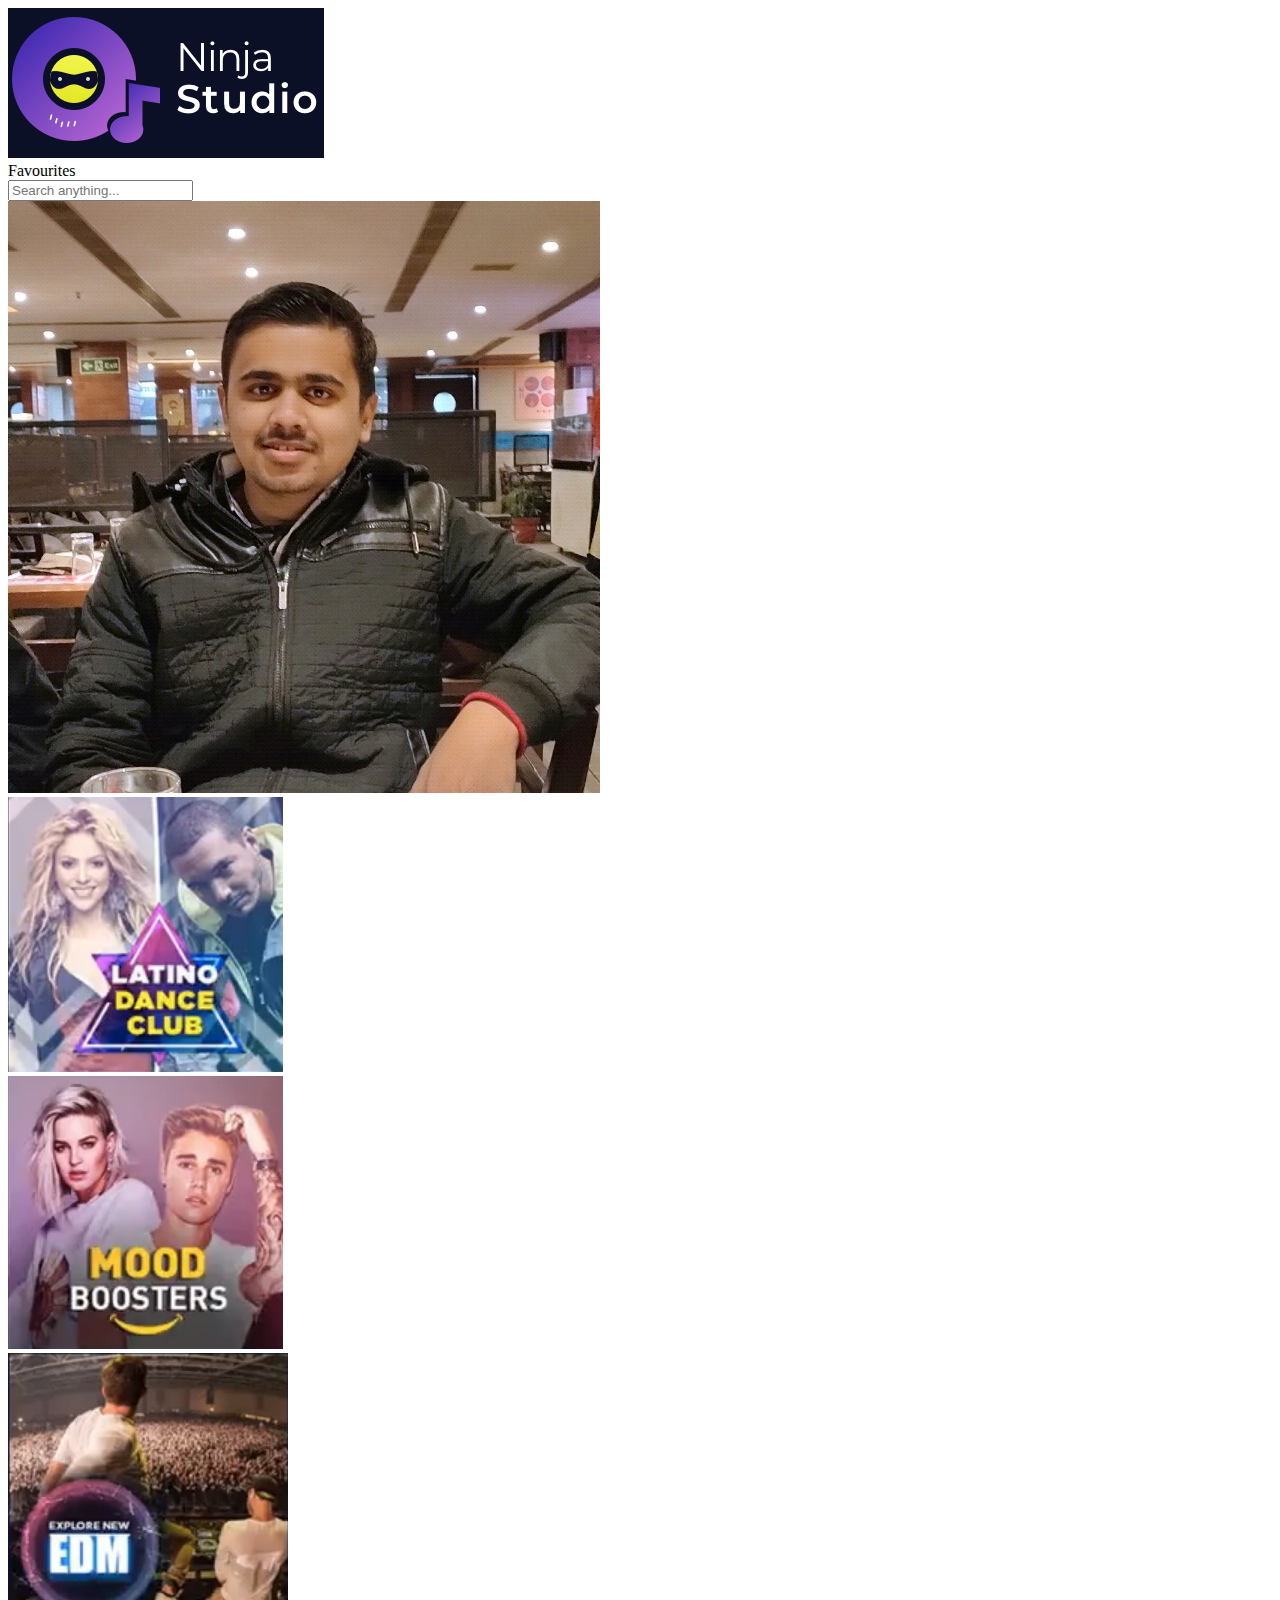
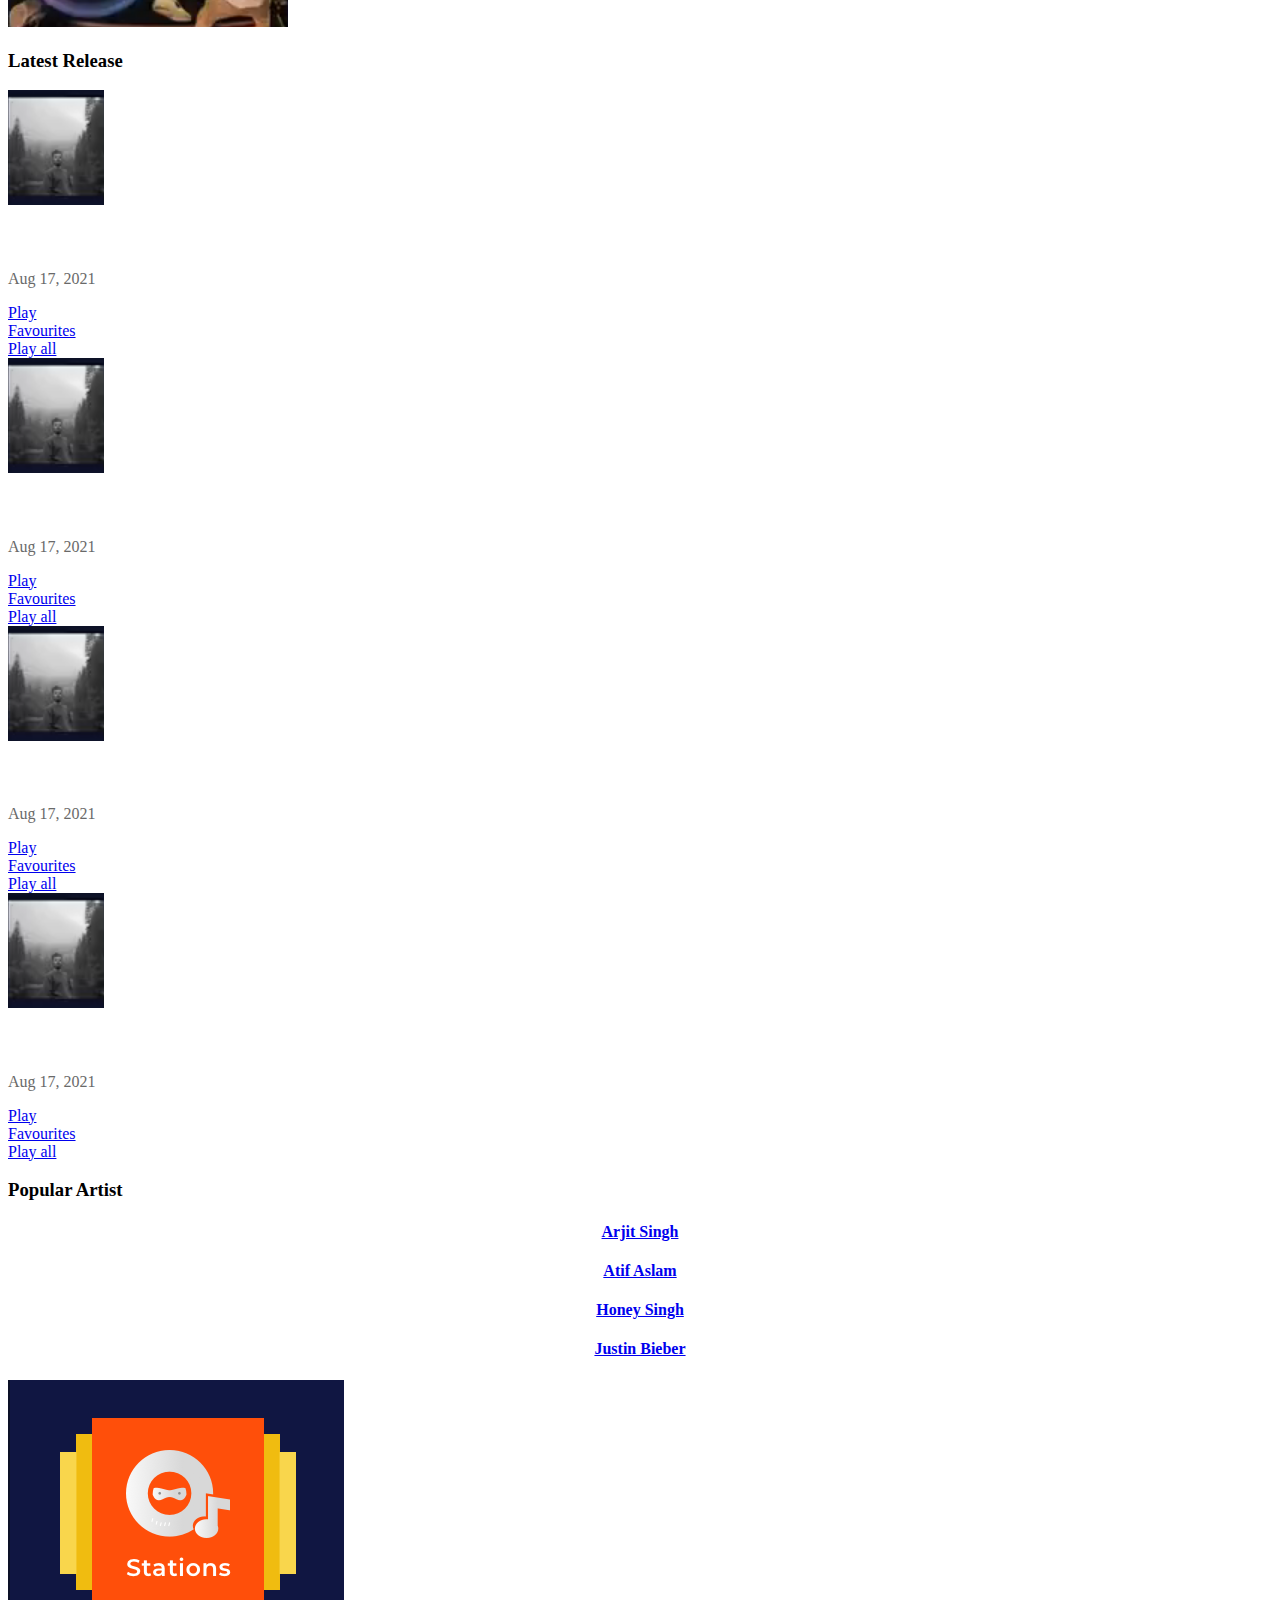
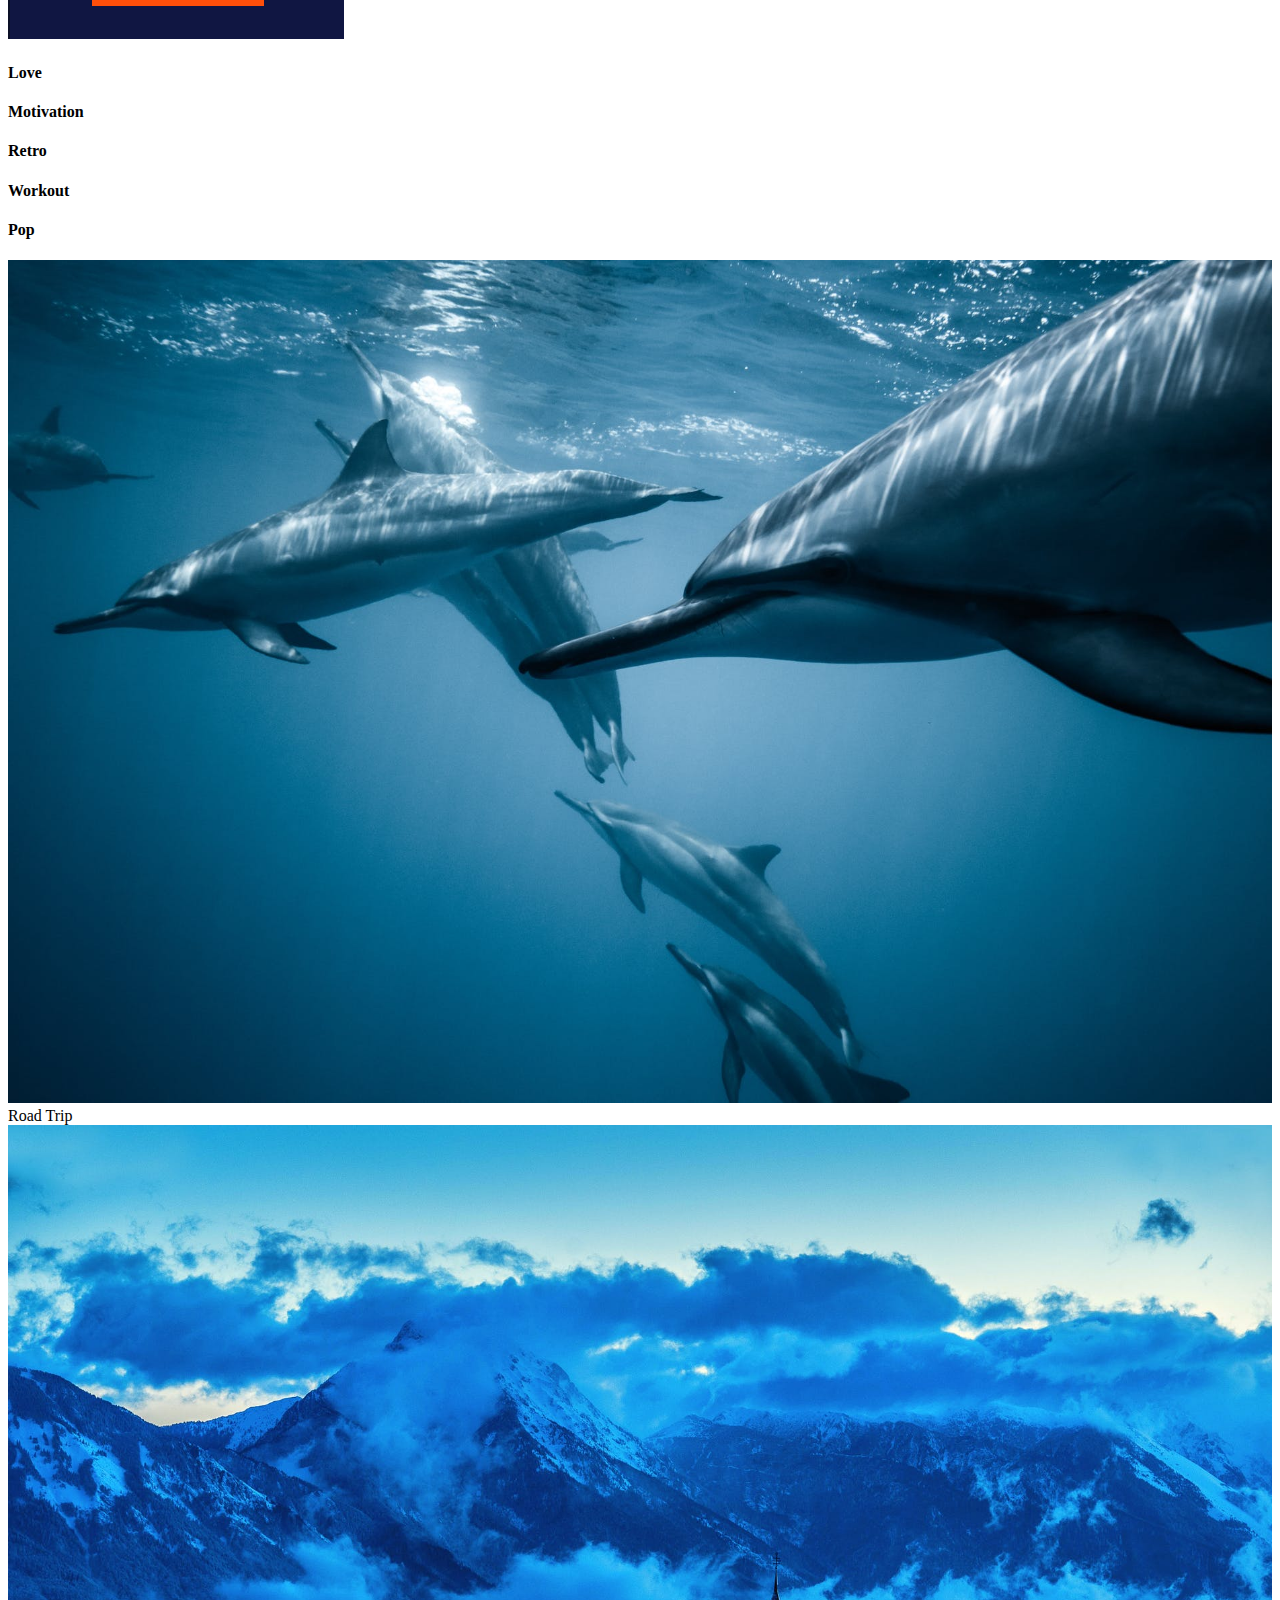
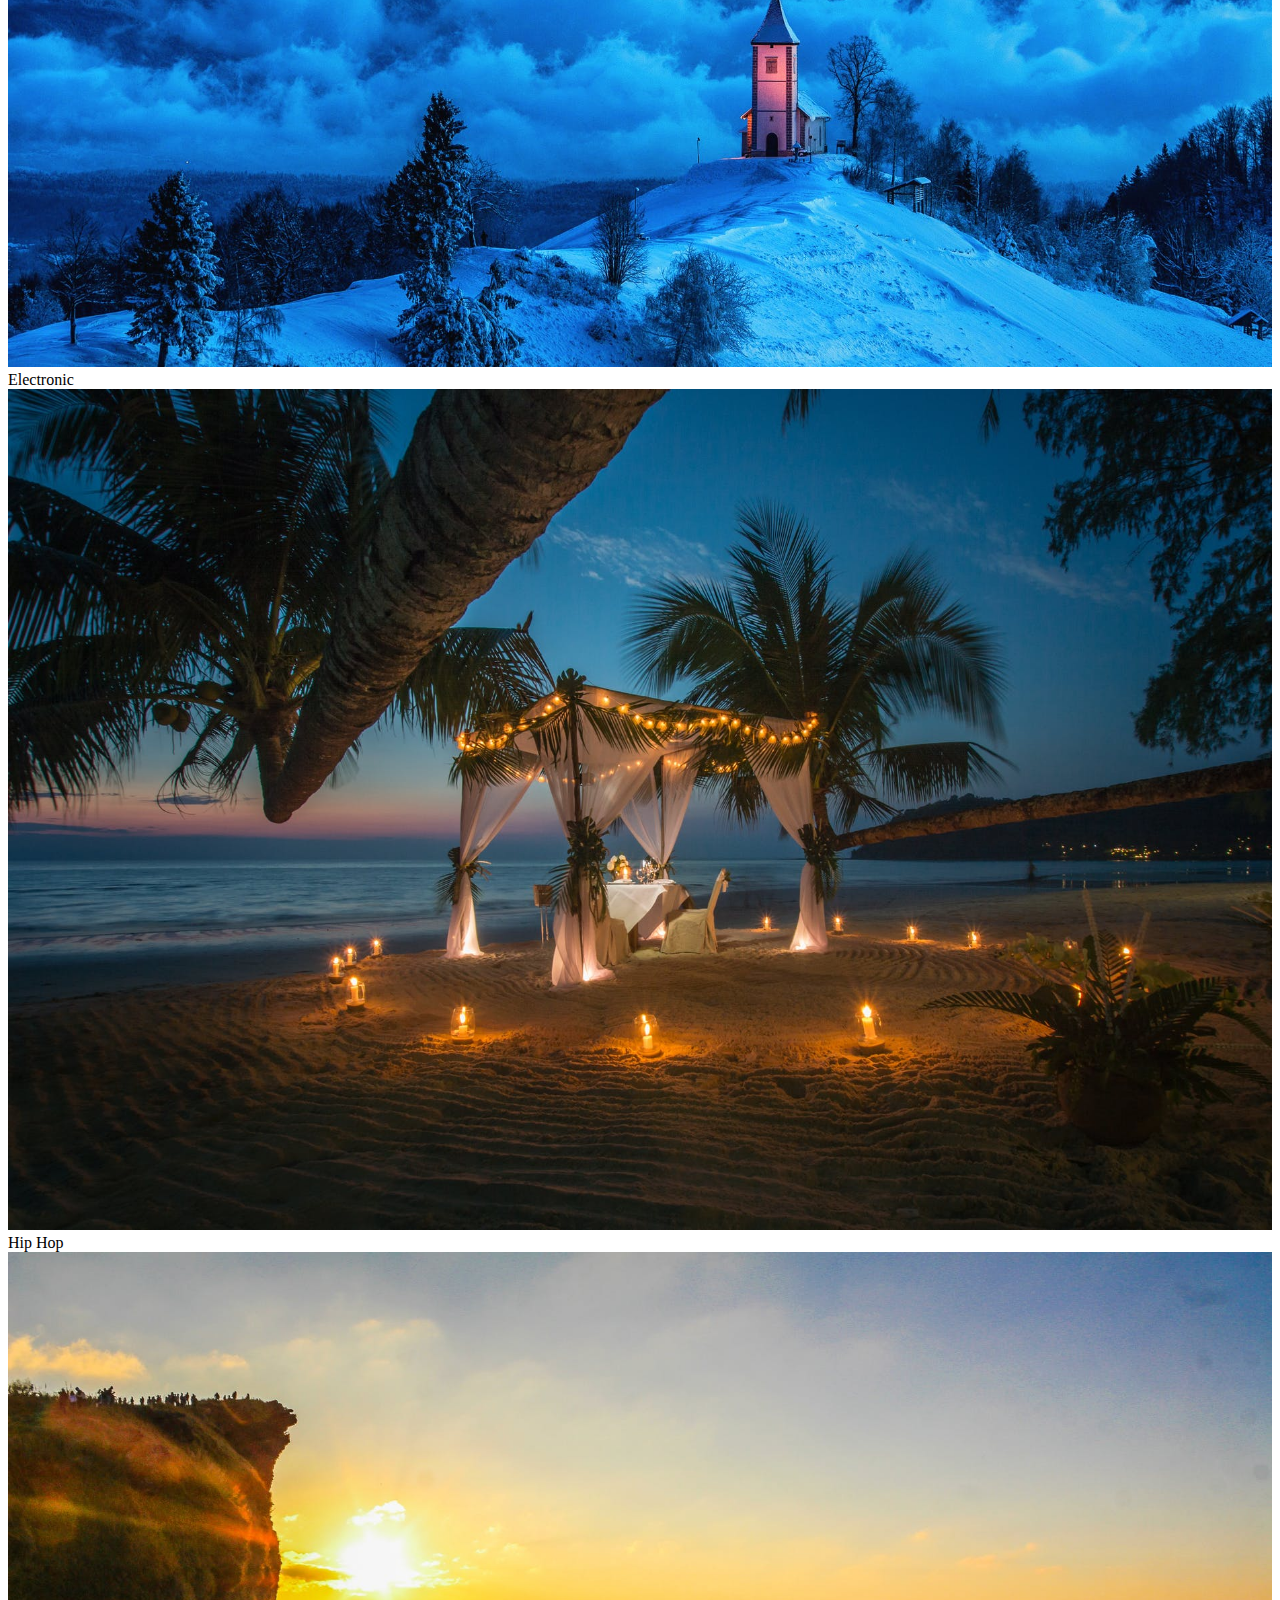
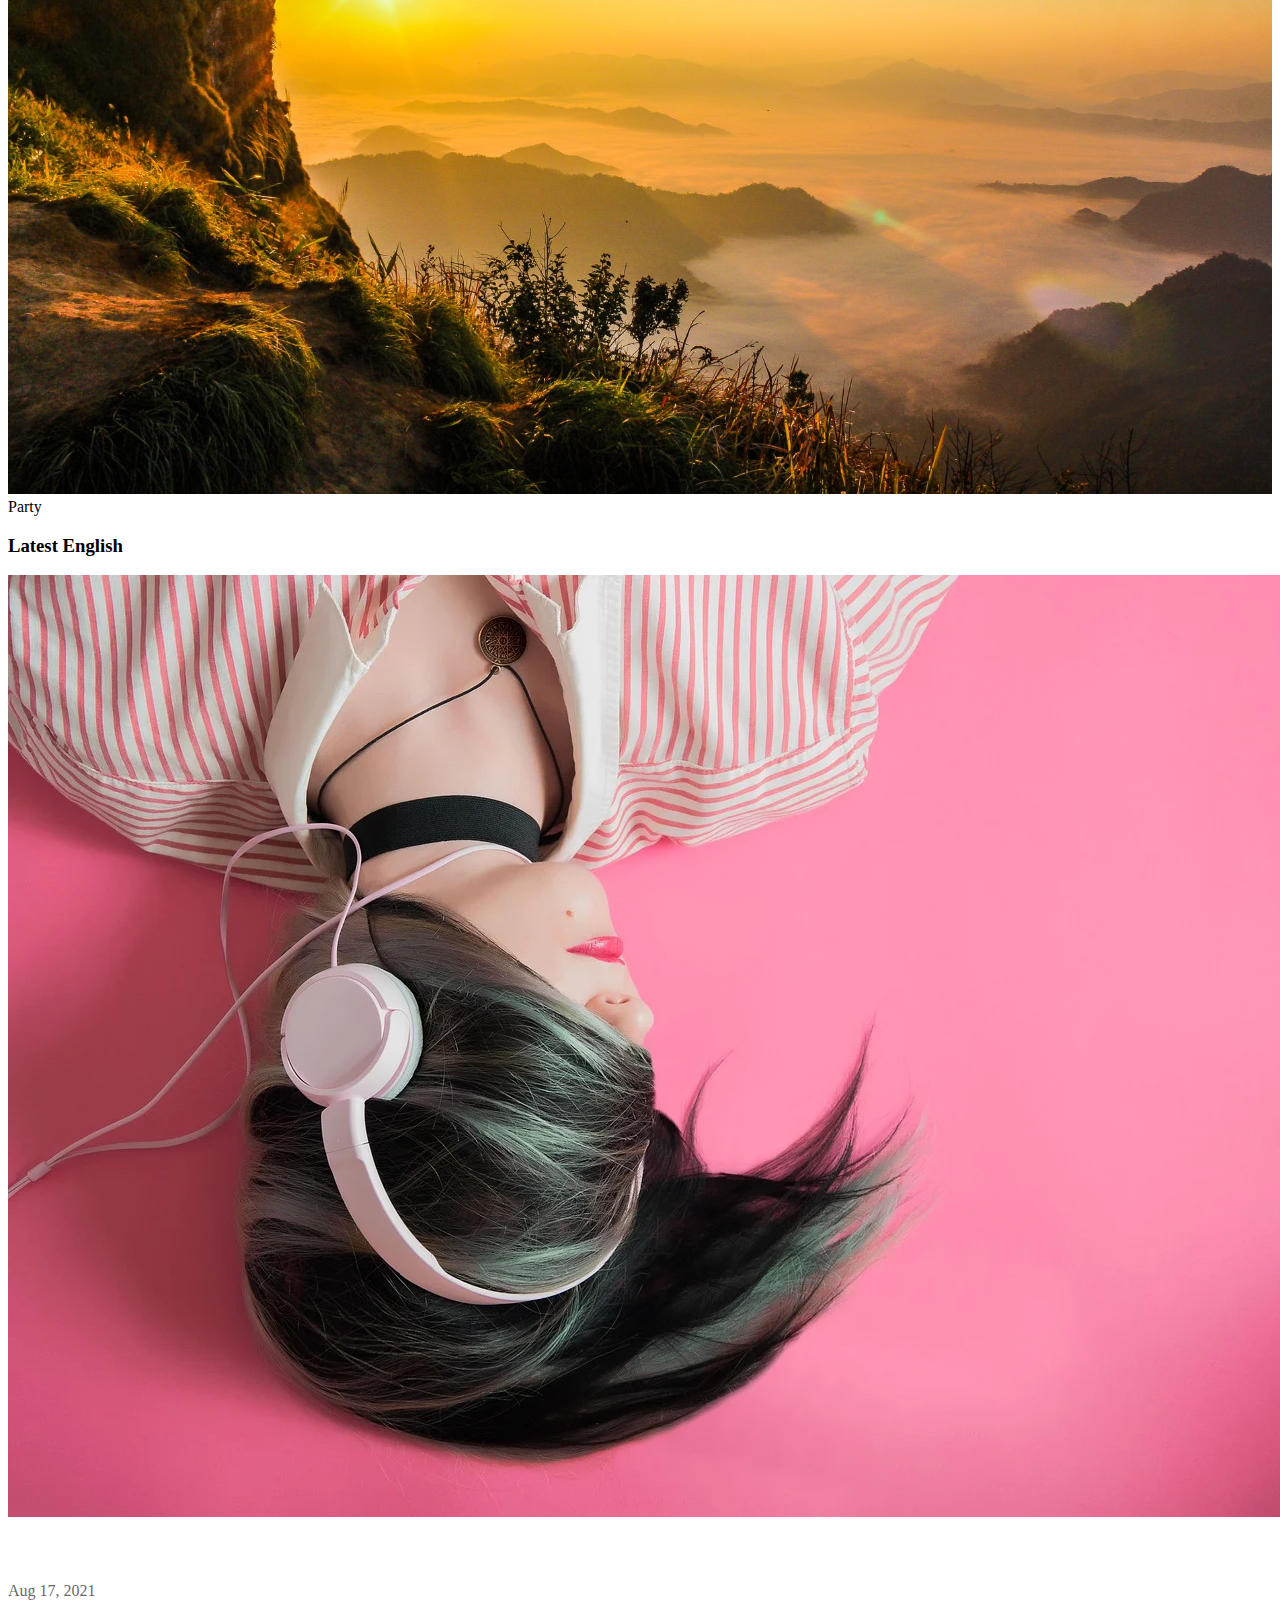
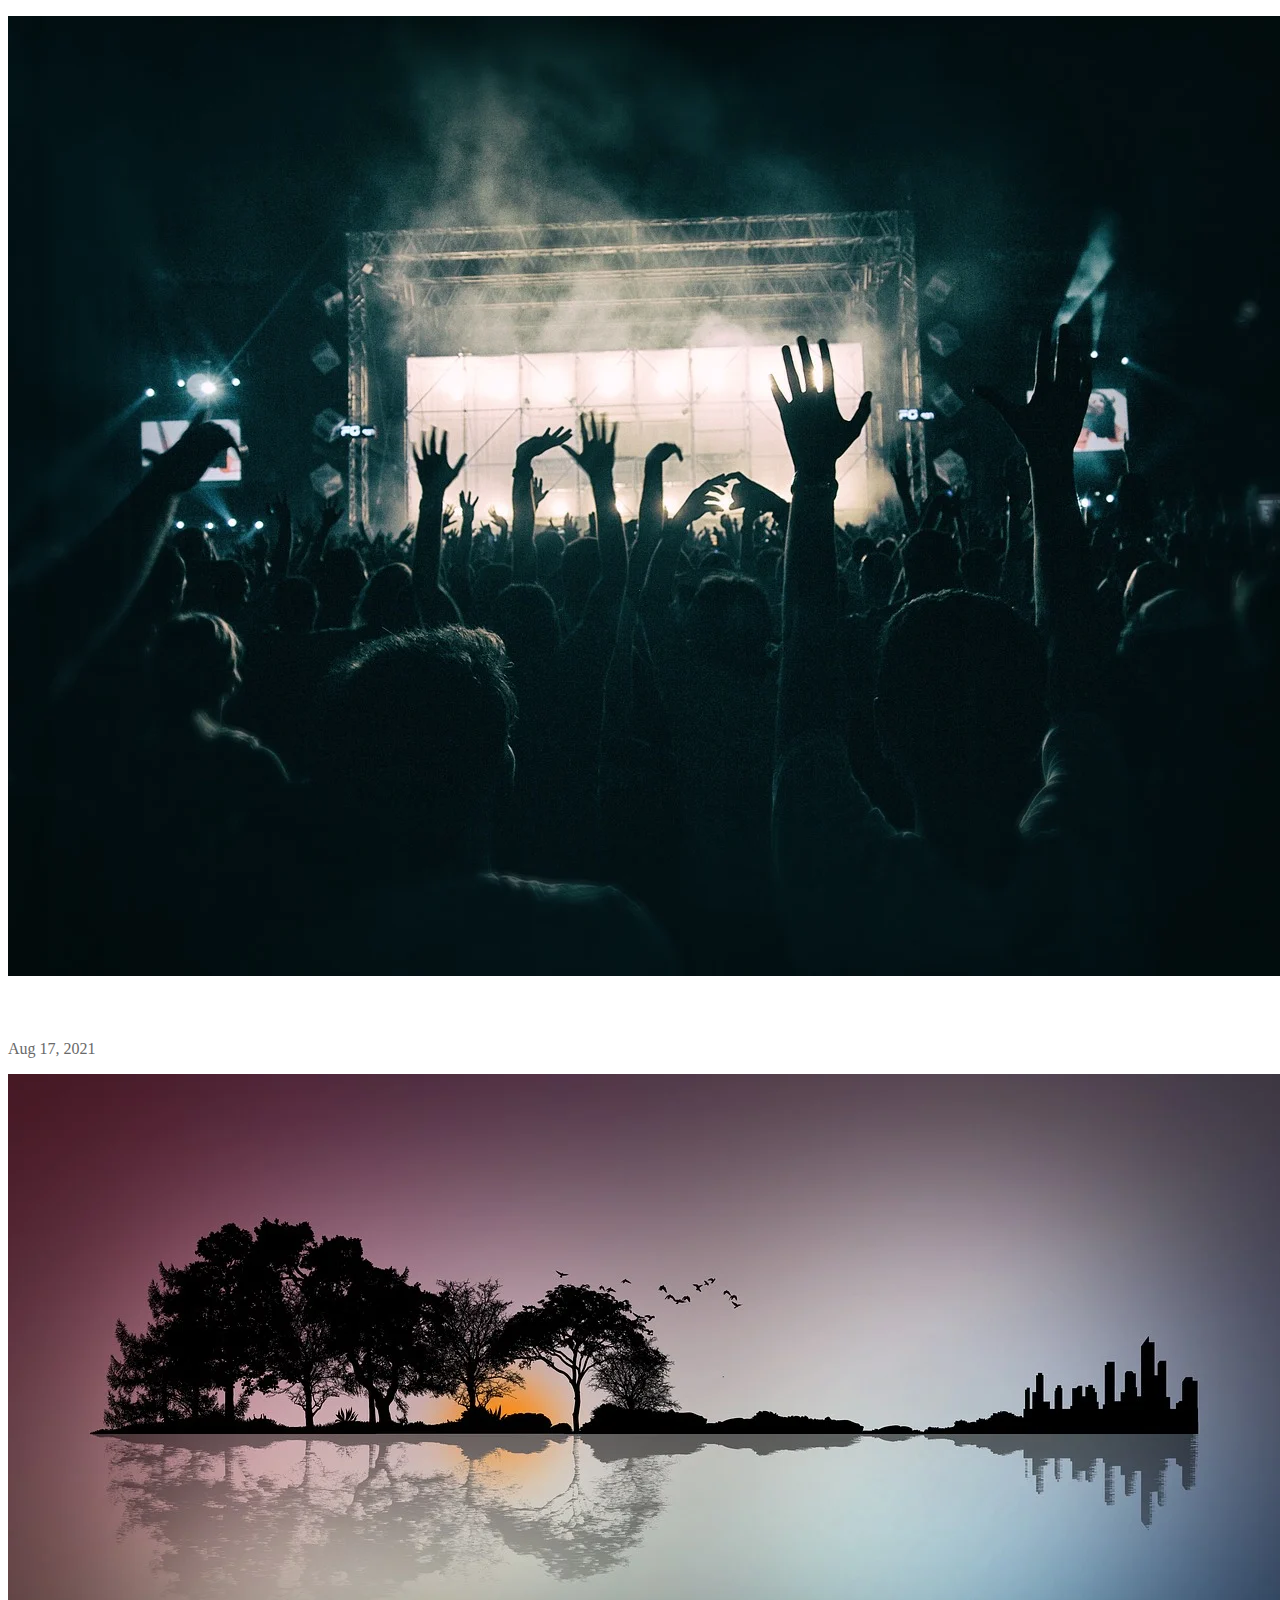
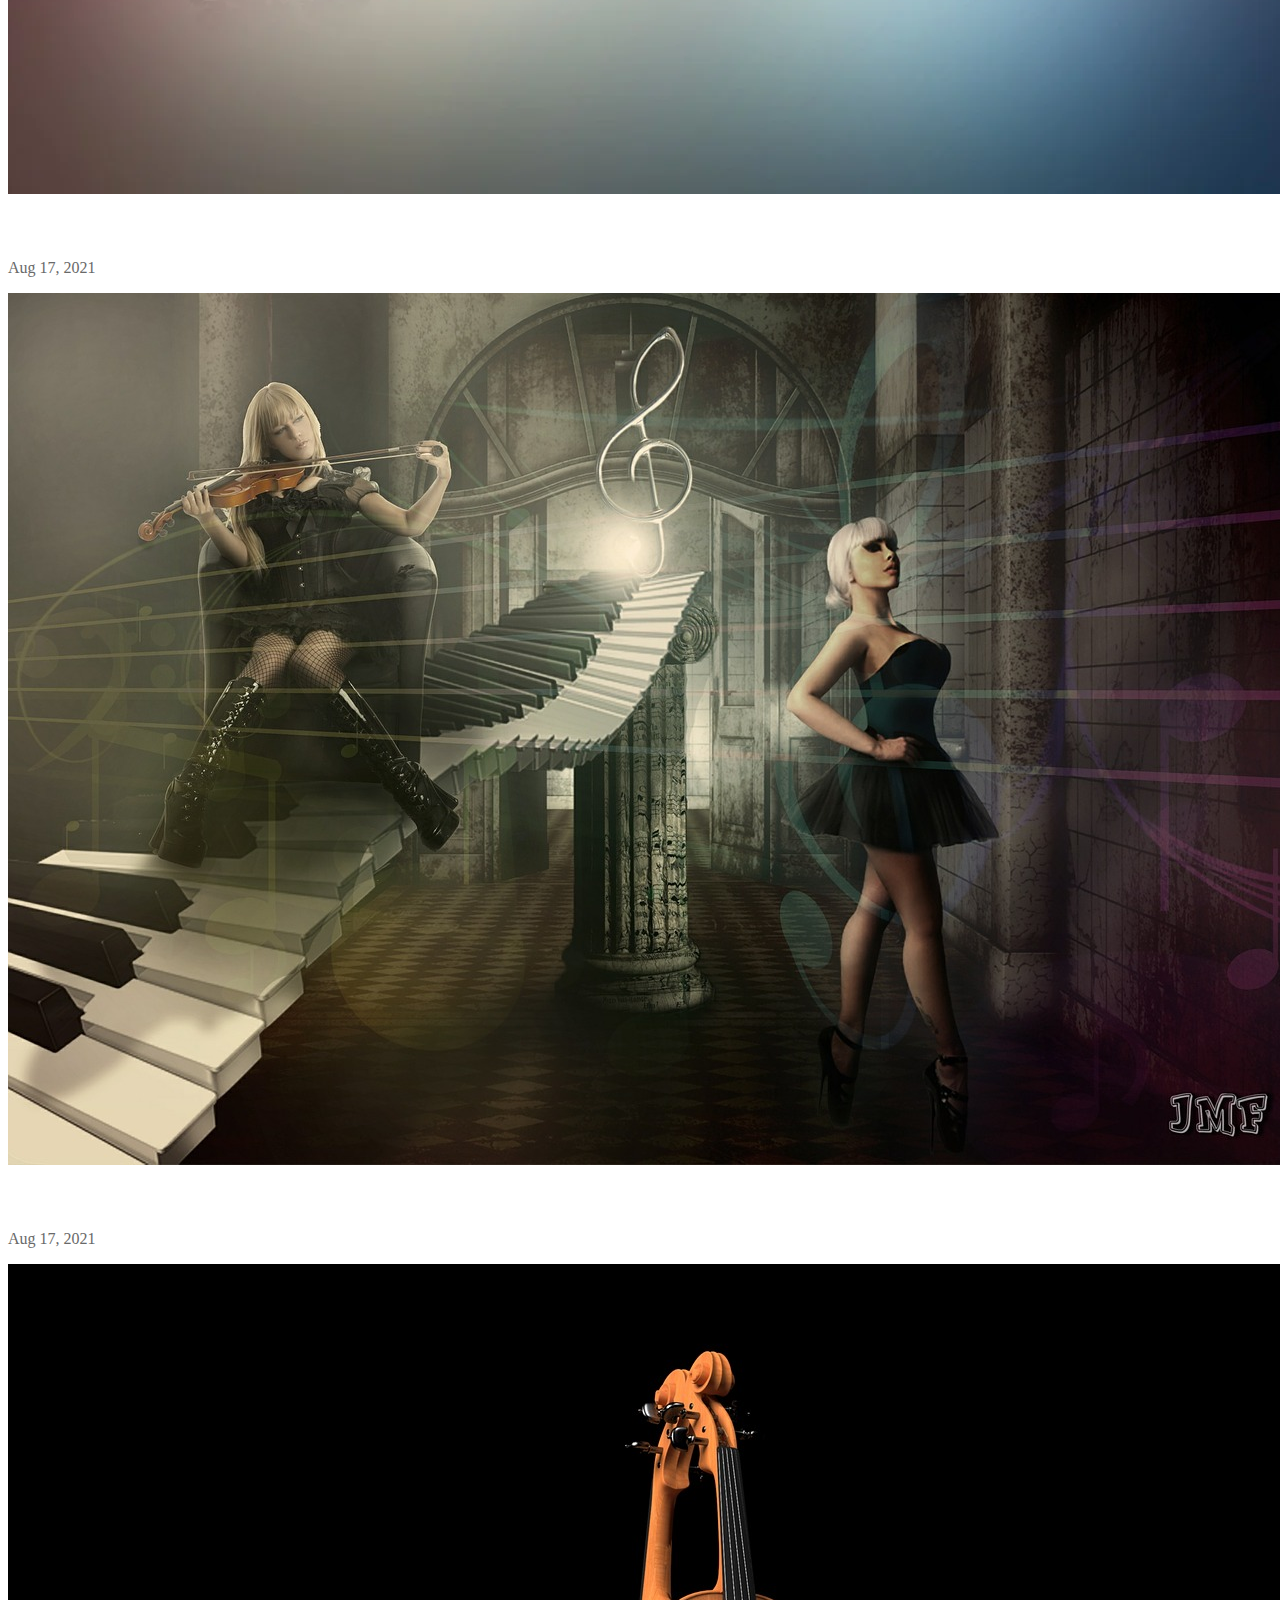
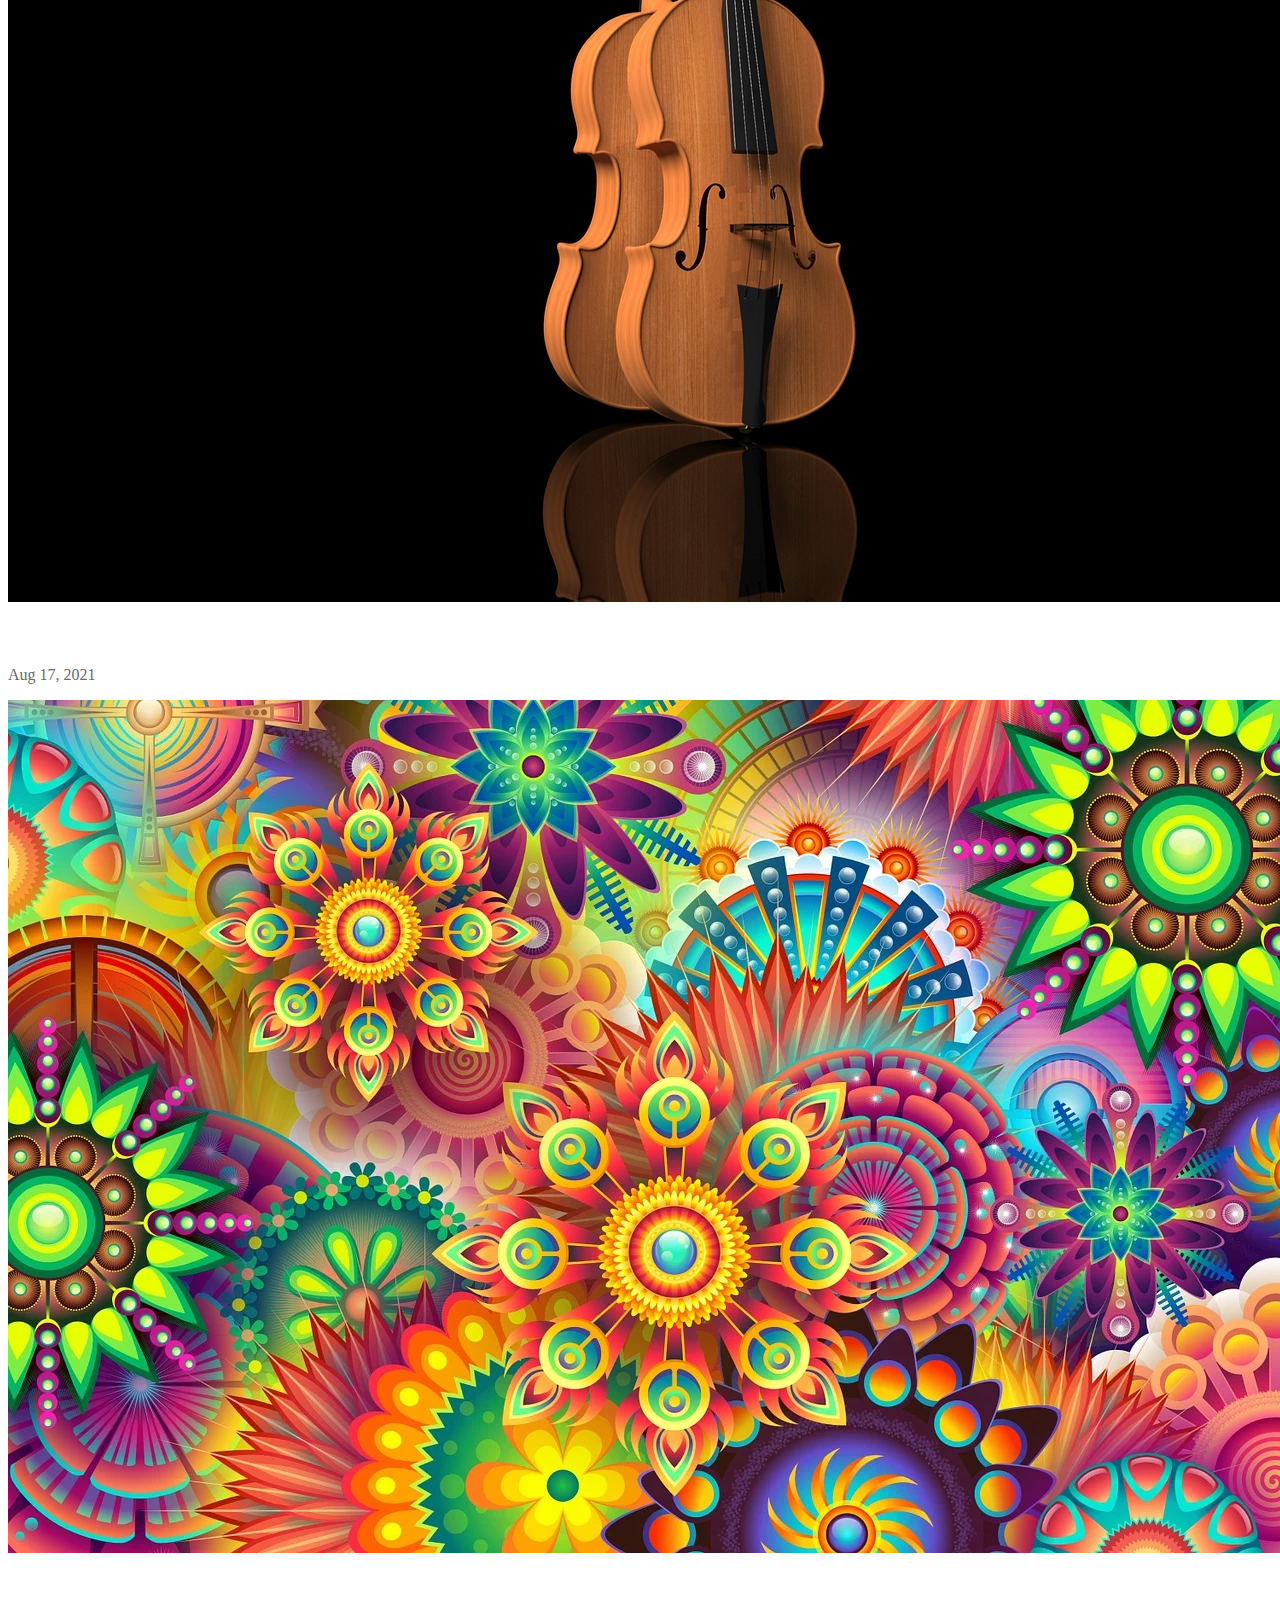
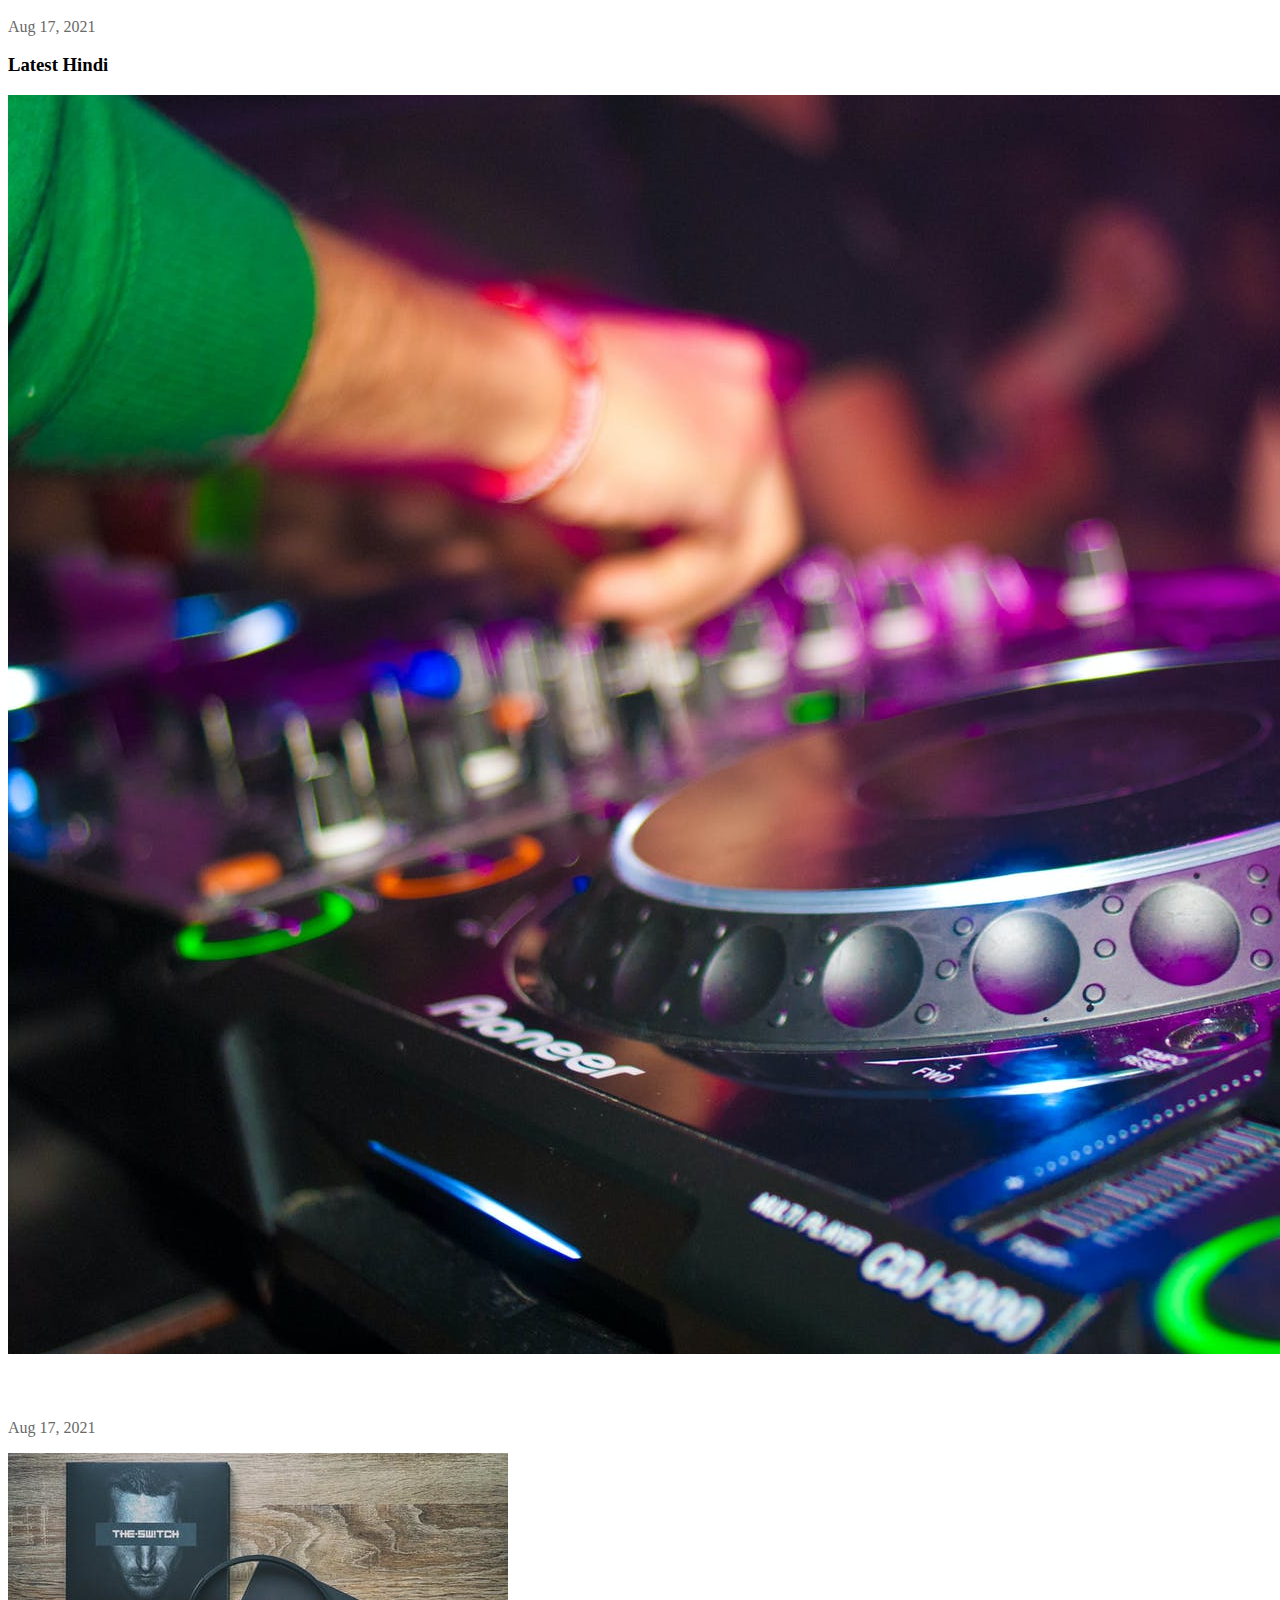
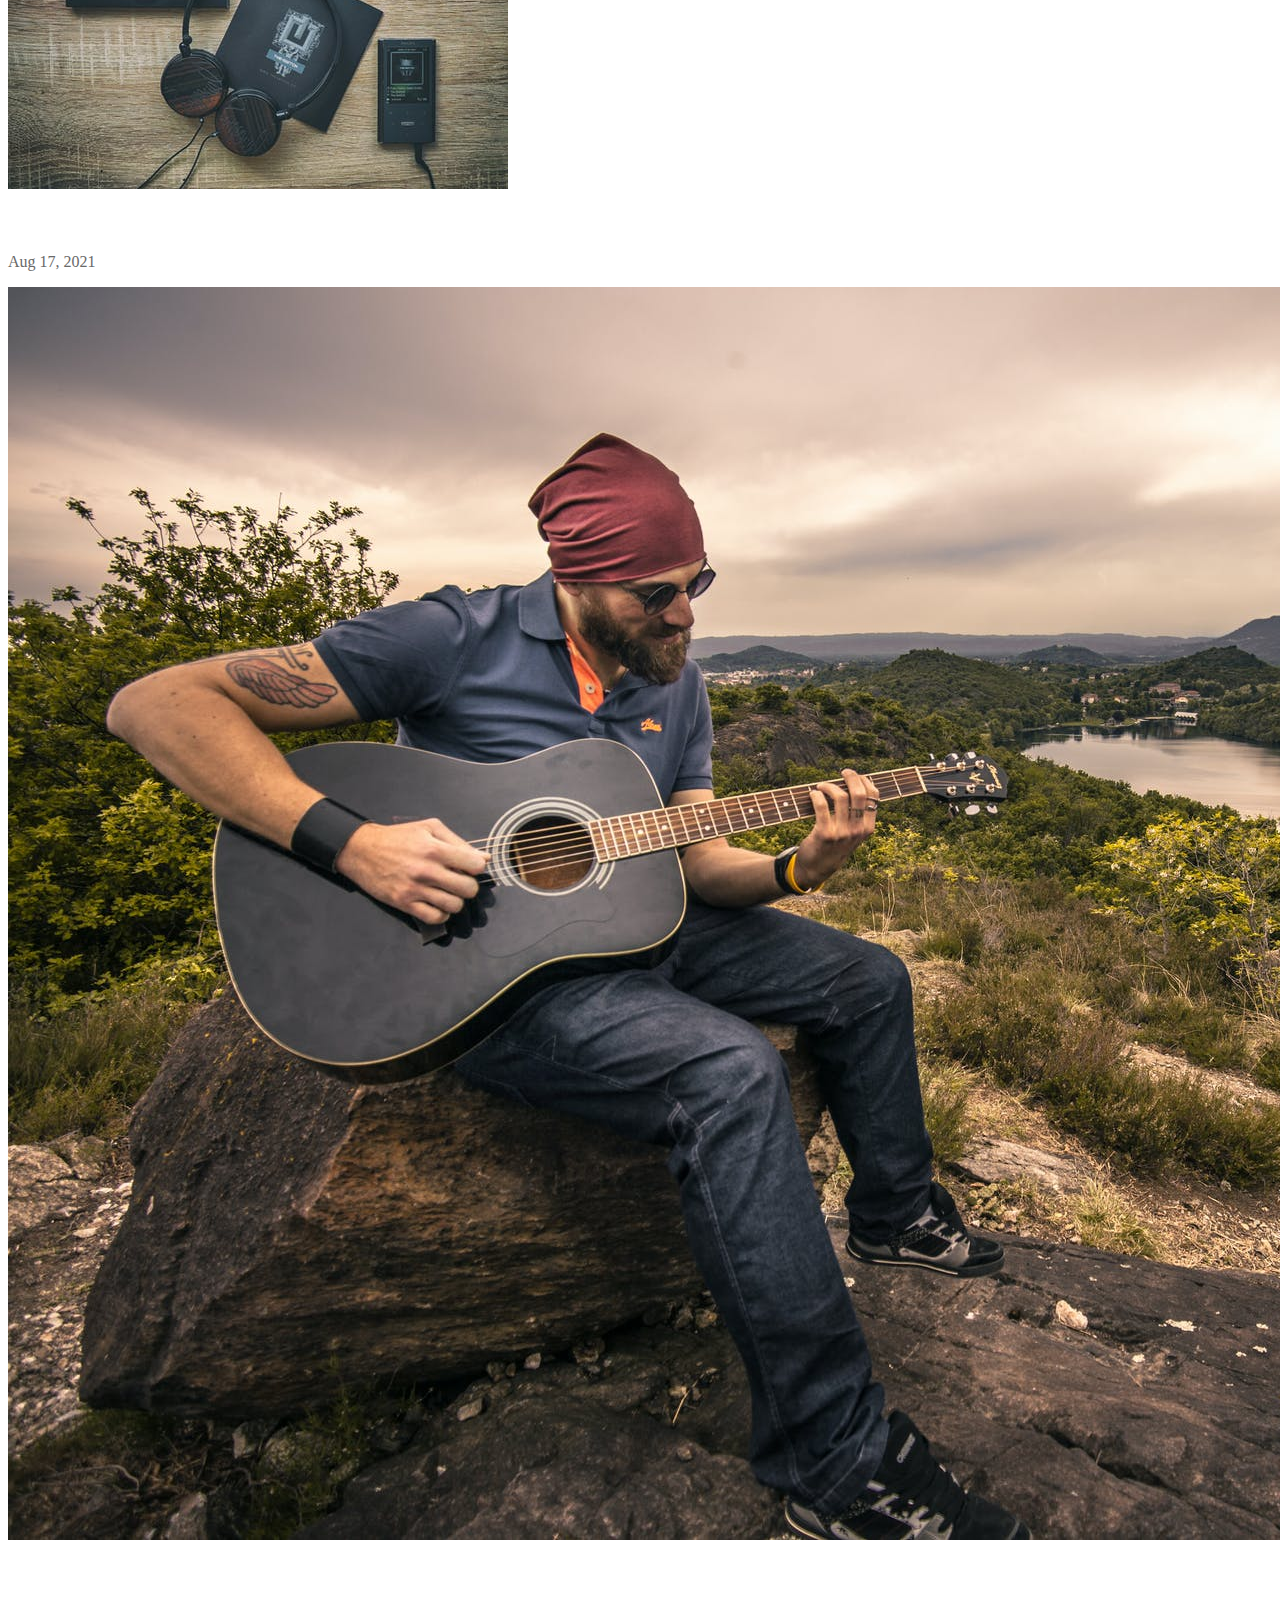
==== index.html @ 1d2fa9a3 "A music player created" ====
<!DOCTYPE html>
<html>
<head>
	<title>Music Player</title>

	<link rel="stylesheet" href="https://use.fontawesome.com/releases/v5.15.2/css/all.css" integrity="sha384-vSIIfh2YWi9wW0r9iZe7RJPrKwp6bG+s9QZMoITbCckVJqGCCRhc+ccxNcdpHuYu" crossorigin="anonymous">



	<link rel="stylesheet" type="text/css" href="MusicPlayerWithoutBootstrap.css">
</head>
<body>


	<section id="back">



			<section id="firstelement">
				<div id="set">
				<img src="Images/Logo.png" id="size">
				</div>

				<div id="fav">
					Favourites
				</div>

				<div id="search">

				 <div class="form">
				 	 <i class="fa fa-search iconcolo textcolor" ></i> <input type="text" class="form-control form-input " placeholder="Search anything..."> <span class="left-pan"><i class="fa fa-microphone iconcolor textcolor"></i></span>
				  </div>

				</div>

				<div id="bell">
					<i class="fas fa-bell" ></i>
				</div>


				<div id="user">
					<img src="Images/HemantTopiwala.png" >
				</div>



			</section>

	<section id="biggestContainer">
		<section id="bigger">



			<section id="secondelement" >



				<div id="imagesize">
					<img src="Images/Image1.png">
				</div>

				<div id="imagesize">
					<img src="Images/Image2.png">
				</div>

				<div id="imagesize">
					<img src="Images/Image3.png">
				</div>



			</section>

			<h3 class="textcolor heading">Latest Release</h3>


			<section id="thirdelement">


				<div id="outer">
					<div id="InnerImage">
						<img src="Images/Image4.png">
						
					</div>

					<div id="InnerDes">
						<h4 style="color: white;">Onism</h4>

						<p style="color: dimgrey;">Aug 17, 2021</p>
					</div>

					<div class="menu-nav">
			           

			            <div class="dropdown-container" tabindex="-1">
			                <div class="three-dots"></div>
			                   <div class="dropdown2">
			                    <a href="#"><div>Play</div></a>
			                     <a href="#"><div>Favourites</div></a>
			                     <a href="#"><div>Play all</div></a>
			                   </div>
			             </div>
		            </div>



					
				</div>

				<div id="outer">
					<div id="InnerImage">
						<img src="Images/Image4.png">
						
					</div>

					<div id="InnerDes">
						<h4 style="color: white;">Onism</h4>

						<p style="color: dimgrey;">Aug 17, 2021</p>
					</div>


					<div class="menu-nav">
			           

			            <div class="dropdown-container" tabindex="-1">
			                <div class="three-dots"></div>
			                   <div class="dropdown2">
			                     <a href="#"><div>Play</div></a>
			                     <a href="#"><div>Favourites</div></a>
			                     <a href="#"><div>Play all</div></a>
			                   </div>
			             </div>
		            </div>



					
				</div>


				<div id="outer">
					<div id="InnerImage">
						<img src="Images/Image4.png">
						
					</div>

					<div id="InnerDes">
						<h4 style="color: white;">Onism</h4>

						<p style="color: dimgrey;">Aug 17, 2021</p>
					</div>


					<div class="menu-nav">
			           

			            <div class="dropdown-container" tabindex="-1">
			                <div class="three-dots"></div>
			                   <div class="dropdown2">
			                     <a href="#"><div>Play</div></a>
			                     <a href="#"><div>Favourites</div></a>
			                     <a href="#"><div>Play all</div></a>
			                   </div>
			             </div>
		            </div>





					
				</div>

				<div id="outer">
					<div id="InnerImage">
						<img src="Images/Image4.png">
						
					</div>

					<div id="InnerDes">
						<h4 style="color: white;">Onism</h4>

						<p style="color: dimgrey;">Aug 17, 2021</p>
					</div>


					<div class="menu-nav">
			           

			            <div class="dropdown-container" tabindex="-1">
			                <div class="three-dots"></div>
			                   <div class="dropdown2">
			                     <a href="#"><div>Play</div></a>
			                     <a href="#"><div>Favourites</div></a>
			                     <a href="#"><div>Play all</div></a>
			                   </div>
			             </div>
		            </div>



					
				</div>

				


				



			</section>

			<h3 class="textcolor heading">Popular Artist</h3>

			<section id="fourthelement">


				<div>
		    		<a href="MusicPlayerWithoutBootstrap2.html">	
		    		<div id="artist1">
		    				<i class="fas fa-play"></i>
		    		</div>
		    		<h4 class="textcolor" style="text-align: center;">Arjit Singh</h4>
		    		</a>
		    	</div>

		    	<div>
		    		<a href="MusicPlayerWithoutBootstrap2.html">		
		    		<div id="artist2">
		    				<i class="fas fa-play"></i>
		    		</div>
		    				<h4 class="textcolor" style="text-align: center;">Atif Aslam</h4>
		    		</a>
		    	</div>

		    	<div>
		    		<a href="MusicPlayerWithoutBootstrap2.html">	
		    		<div id="artist3">
		    				<i class="fas fa-play"></i>
		    		</div>
		    				<h4 class="textcolor" style="text-align: center;">Honey Singh</h4>
		    		</a>
		    	</div>

		    	<div>
		    		<a href="MusicPlayerWithoutBootstrap2.html">	
		    		<div id="artist4">
		    				<i class="fas fa-play"></i>
		    		</div>
		    				<h4 class="textcolor" style="text-align: center;">Justin Bieber</h4>
		    		</a>
		    	</div>

				



				
			</section>


			<section id="fifthelement">

				<div >
					<img src="Images/Image9.png" id="special">
				</div>

				<div >
					<div id="child1" >
						<h4 class="textcolor ">Love</h4>
					</div>
				</div>

				<div >
					<div id="child2" >
						<h4 class="textcolor ">Motivation</h4>
					</div>
				</div>

				<div >
					<div id="child3" >
						<h4 class="textcolor">Retro</h4>
					</div>
				</div>

				<div >
					<div id="child4" >
						<h4 class="textcolor">Workout</h4>
					</div>
				</div>

				<div >
					<div id="child5" >
						<h4 class="textcolor">Pop</h4>
					</div>
				</div>




				
			</section>


			<section id="fourthelement" >


				<div class="container">
				  <img src="Images/Image14.jpeg" alt="Snow" style="width:100%;">
				  
				  <div class="centered">Road Trip</div>
				</div>

				<div class="container">
				  <img src="Images/Image15.jpeg" alt="Snow" style="width:100%;">
				  
				  <div class="centered">Electronic</div>
				</div>

				<div class="container">
				  <img src="Images/Image16.jpeg" alt="Snow" style="width:100%;">
				  
				  <div class="centered">Hip Hop</div>
				</div>

				<div class="container">
				  <img src="Images/Image17.jpeg" alt="Snow" style="width:100%;">
				  
				  <div class="centered">Party</div>
				</div>
				

			</section>


			<h3 class="textcolor heading">Latest English</h3>



			<section id="fourthelement">
				

				<div>
					<div>
						<img src="Images/Image18.webp" class="dimension">
					</div>
					<div style="text-align: left;">
						<h4 style="color: white;">Onism</h4>
						<p style="color: dimgrey;">Aug 17, 2021</p>
					</div>
				</div>


				<div>
					<div>
						<img src="Images/Image19.webp" class="dimension">
					</div>
					<div style="text-align: left;">
						<h4 style="color: white;">Onism</h4>
						<p style="color: dimgrey;">Aug 17, 2021</p>
					</div>
				</div>

				<div>
					<div>
						<img src="Images/Image20.webp" class="dimension">
					</div>
					<div style="text-align: left;">
						<h4 style="color: white;">Onism</h4>
						<p style="color: dimgrey;">Aug 17, 2021</p>
					</div>
				</div>

				<div>
					<div>
						<img src="Images/Image21.jpg" class="dimension">
					</div>
					<div style="text-align: left;">
						<h4 style="color: white;">Onism</h4>
						<p style="color: dimgrey;">Aug 17, 2021</p>
					</div>
				</div>

				<div>
					<div>
						<img src="Images/Image22.jpg" class="dimension">
					</div>
					<div style="text-align: left;">
						<h4 style="color: white;">Onism</h4>
						<p style="color: dimgrey;">Aug 17, 2021</p>
					</div>
				</div>

				<div>
					<div>
						<img src="Images/Image23.webp" class="dimension">
					</div>
					<div style="text-align: left;">
						<h4 style="color: white;">Onism</h4>
						<p style="color: dimgrey;">Aug 17, 2021</p>
					</div>
				</div>
				


			</section>



			<h3 class="textcolor heading">Latest Hindi</h3>



			<section id="fourthelement">
				

				<div>
					<div>
						<img src="Images/Image24.jpeg" class="dimension">
					</div>
					<div style="text-align: left;">
						<h4 style="color: white;">Onism</h4>
						<p style="color: dimgrey;">Aug 17, 2021</p>
					</div>
				</div>


				<div>
					<div>
						<img src="Images/Image25.jpeg" class="dimension">
					</div>
					<div style="text-align: left;">
						<h4 style="color: white;">Onism</h4>
						<p style="color: dimgrey;">Aug 17, 2021</p>
					</div>
				</div>

				<div>
					<div>
						<img src="Images/Image26.jpg" class="dimension">
					</div>
					<div style="text-align: left;">
						<h4 style="color: white;">Onism</h4>
						<p style="color: dimgrey;">Aug 17, 2021</p>
					</div>
				</div>

				<div>
					<div>
						<img src="Images/Image27.webp" class="dimension">
					</div>
					<div style="text-align: left;">
						<h4 style="color: white;">Onism</h4>
						<p style="color: dimgrey;">Aug 17, 2021</p>
					</div>
				</div>

				<div>
					<div>
						<img src="Images/Image28.webp" class="dimension">
					</div>
					<div style="text-align: left;">
						<h4 style="color: white;">Onism</h4>
						<p style="color: dimgrey;">Aug 17, 2021</p>
					</div>
				</div>

				<div>
					<div>
						<img src="Images/Image29.webp" class="dimension">
					</div>
					<div style="text-align: left;">
						<h4 style="color: white;">Onism</h4>
						<p style="color: dimgrey;">Aug 17, 2021</p>
					</div>
				</div>
			</section>

		</section>

		<section id="smallarlist">

			<div id="list">

				<div id="Queue">
					Queue
				</div>
				
			

			
					<div class="menu-nav">
			           

			            <div class="dropdown-container" tabindex="-1">
			                <div class="three-dots"></div>
			                   <div class="dropdown">
			                     <a href="#"><div>View all</div></a>
			                     <a href="#"><div>Play</div></a>
			                     <a href="#"><div>Playlist</div></a>
			                   </div>
			             </div>
		            </div>


		    </div>






		<a href="#player">

		<div id="item">

			<div style="width: 10%;">

			<h3 style="color: #e6acac; text-align: left; margin-left: 2vw;">01</h3>
			</div>

			<div>
				<img src="Images/Image30.png" id="dimen">
			</div>

			<div id="songname">
				Genda Phool
			</div>


			<div id="heart">
				<i class="far fa-heart"></i>
			</div>


			

			
		</div>

		</a>

		<a href="#player">
		<div id="item">

			<div style="width: 10%;">

			<h3 style="color: #e6acac; text-align: left; margin-left: 2vw;">02</h3>
			</div>

			<div>
				<img src="Images/Image6.png" id="dimen">
			</div>

			<div id="songname">
				Malang
			</div>


			<div id="heart">
				<i class="far fa-heart"></i>
			</div>


			

			
		</div>
		</a>

		<a href="#player">
		<div id="item">

			<div style="width: 10%;">

			<h3 style="color: #e6acac; text-align: left; margin-left: 2vw;">03</h3>
			</div>

			<div>
				<img src="Images/Image1.png" id="dimen">
			</div>

			<div id="songname">
				Kar Gayi Chull
			</div>


			<div id="heart">
				<i class="far fa-heart"></i>
			</div>


			

			
		</div>
		</a>


		<a href="#player">
		<div id="item">

			<div style="width: 10%;">

			<h3 style="color: #e6acac; text-align: left; margin-left: 2vw;">04</h3>
			</div>

			<div>
				<img src="Images/Image2.png" id="dimen">
			</div>

			<div id="songname">
				Garmi
			</div>


			<div id="heart">
				<i class="far fa-heart"></i>
			</div>


			

			
		</div>
		</a>


		<a href="#player">
		<div id="item">

			<div style="width: 10%;">

			<h3 style="color: #e6acac; text-align: left; margin-left: 2vw;">05</h3>
			</div>

			<div>
				<img src="Images/Image3.png" id="dimen">
			</div>

			<div id="songname">
				Illegal Weapon 2.0 
			</div>


			<div id="heart">
				<i class="far fa-heart"></i>
			</div>


			

			
		</div>
		</a>

		<a href="#player">
		<div id="item">

			<div style="width: 10%;">

			<h3 style="color: #e6acac; text-align: left; margin-left: 2vw;">06</h3>
			</div>

			<div>
				<img src="Images/Image7.png" id="dimen">
			</div>

			<div id="songname">
				You should be Sad
			</div>


			<div id="heart">
				<i class="far fa-heart"></i>
			</div>


			

			
		</div>
		</a>



		<a href="#player">
		<div id="item">

			<div style="width: 10%;">

			<h3 style="color: #e6acac; text-align: left; margin-left: 2vw;">07</h3>
			</div>

			<div>
				<img src="Images/Image30.png" id="dimen">
			</div>

			<div id="songname">
				Lut Gaye
			</div>


			<div id="heart">
				<i class="far fa-heart"></i>
			</div>


			

			
		</div>
		</a>


		<a href="#player">
		<div id="item">

			<div style="width: 10%;">

			<h3 style="color: #e6acac; text-align: left; margin-left: 2vw;">08</h3>
			</div>

			<div>
				<img src="Images/Image6.png" id="dimen">
			</div>

			<div id="songname">
				Udhal Ho 
			</div>


			<div id="heart">
				<i class="far fa-heart"></i>
			</div>


			

			
		</div>
		</a>

		<a href="#player">
		<div id="item">

			<div style="width: 10%;">

			<h3 style="color: #e6acac; text-align: left; margin-left: 2vw;">09</h3>
			</div>

			<div>
				<img src="Images/Image1.png" id="dimen">
			</div>

			<div id="songname">
				Psycho Saiyaan 
			</div>


			<div id="heart">
				<i class="far fa-heart"></i>
			</div>


			

			
		</div>
		</a>


		<a href="#player">
		<div id="item">

			<div style="width: 10%;">

			<h3 style="color: #e6acac; text-align: left; margin-left: 2vw;">10</h3>
			</div>

			<div>
				<img src="Images/Image2.png" id="dimen">
			</div>

			<div id="songname">
				Sheher Ki Ladki
			</div>


			<div id="heart">
				<i class="far fa-heart"></i>
			</div>


			

			
		</div>
		</a>

		<a href="#player">
		<div id="item">

			<div style="width: 10%;">

			<h3 style="color: #e6acac; text-align: left; margin-left: 2vw;">11</h3>
			</div>

			<div>
				<img src="Images/Image3.png" id="dimen">
			</div>

			<div id="songname">
				O Saki Saki
			</div>


			<div id="heart">
				<i class="far fa-heart"></i>
			</div>


			

			
		</div>
		</a>


		<a href="#player">
		<div id="item">

			<div style="width: 10%;">

			<h3 style="color: #e6acac; text-align: left; margin-left: 2vw;">12</h3>
			</div>

			<div>
				<img src="Images/Image7.png" id="dimen">
			</div>

			<div id="songname">
				ujhe Kitna Chahne 
			</div>


			<div id="heart">
				<i class="far fa-heart"></i>
			</div>



			

			
		</div>
		</a>
		</section>
	</section>

	<div class="sticky" id="player" >

		<a href="#">X</a>
		


	

	</div>

	</section>


	
	
	
	

			
		



		


	

	

</body>
</html>
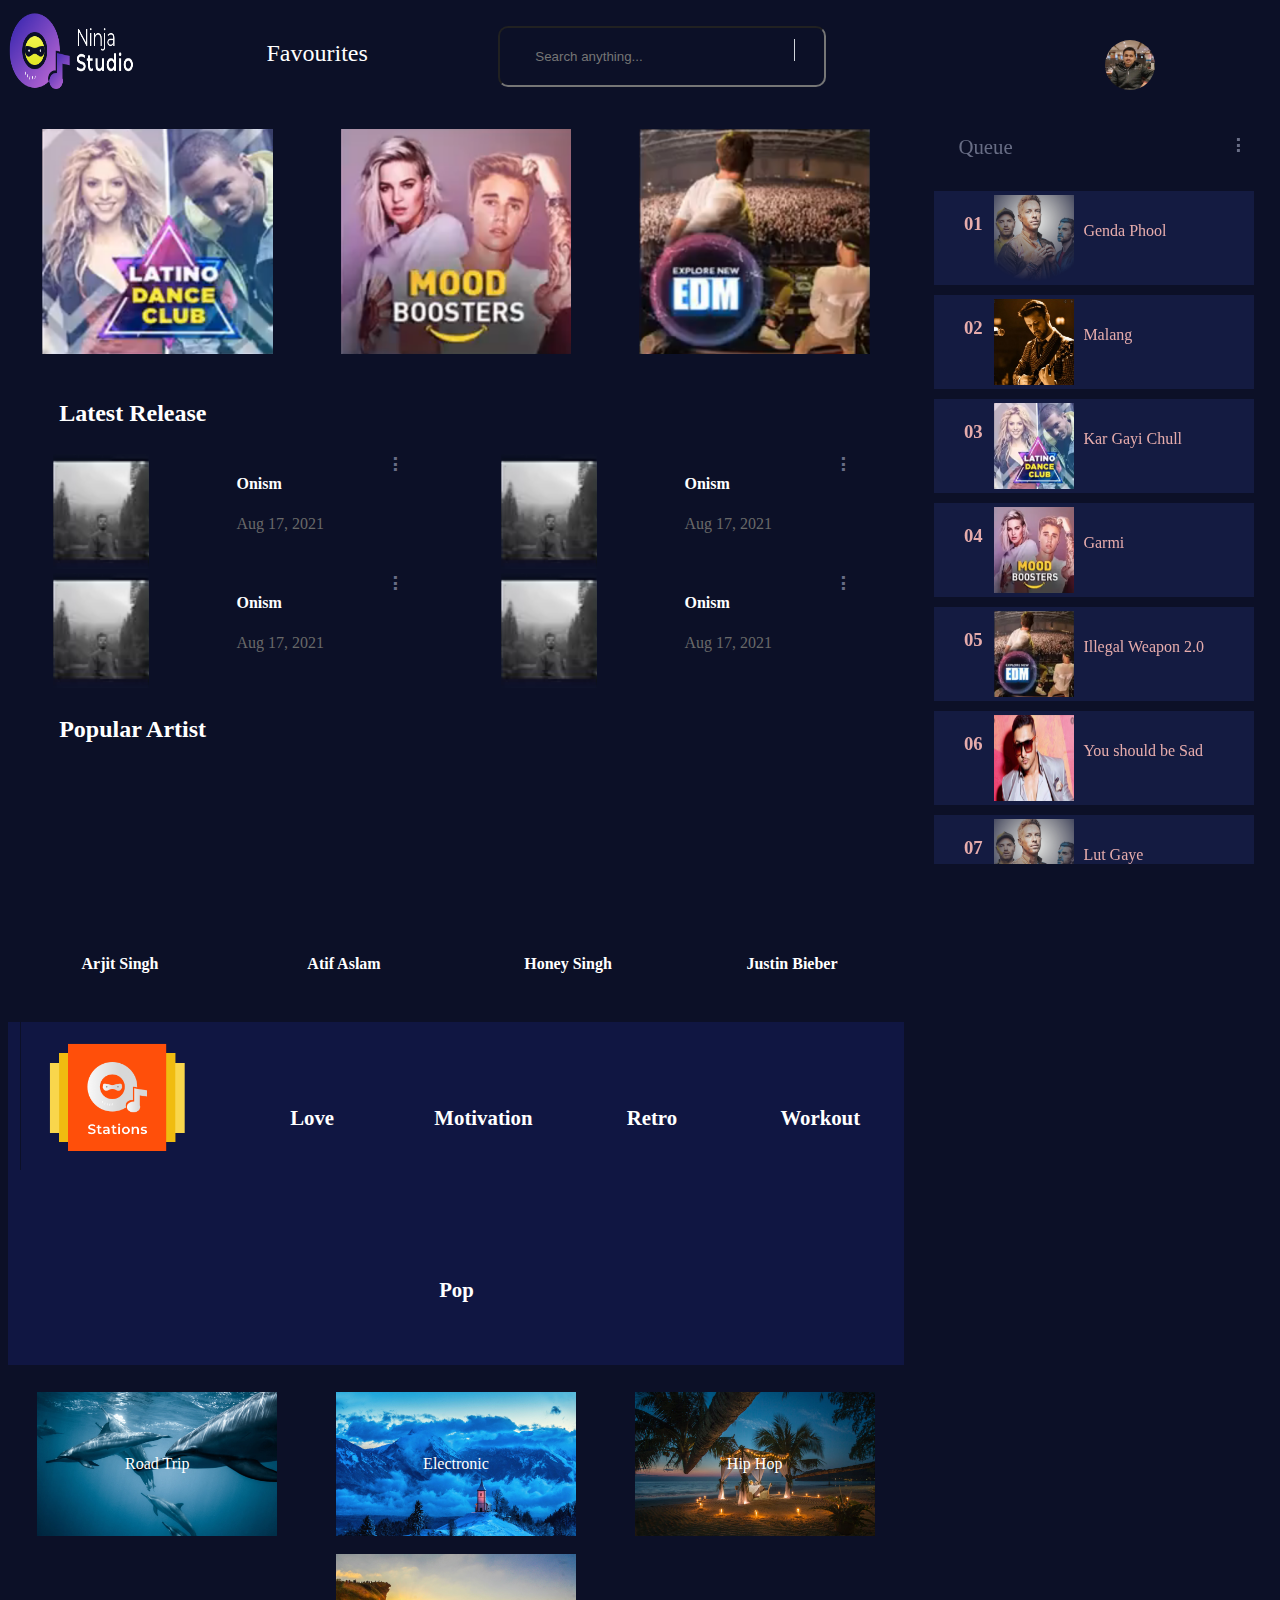
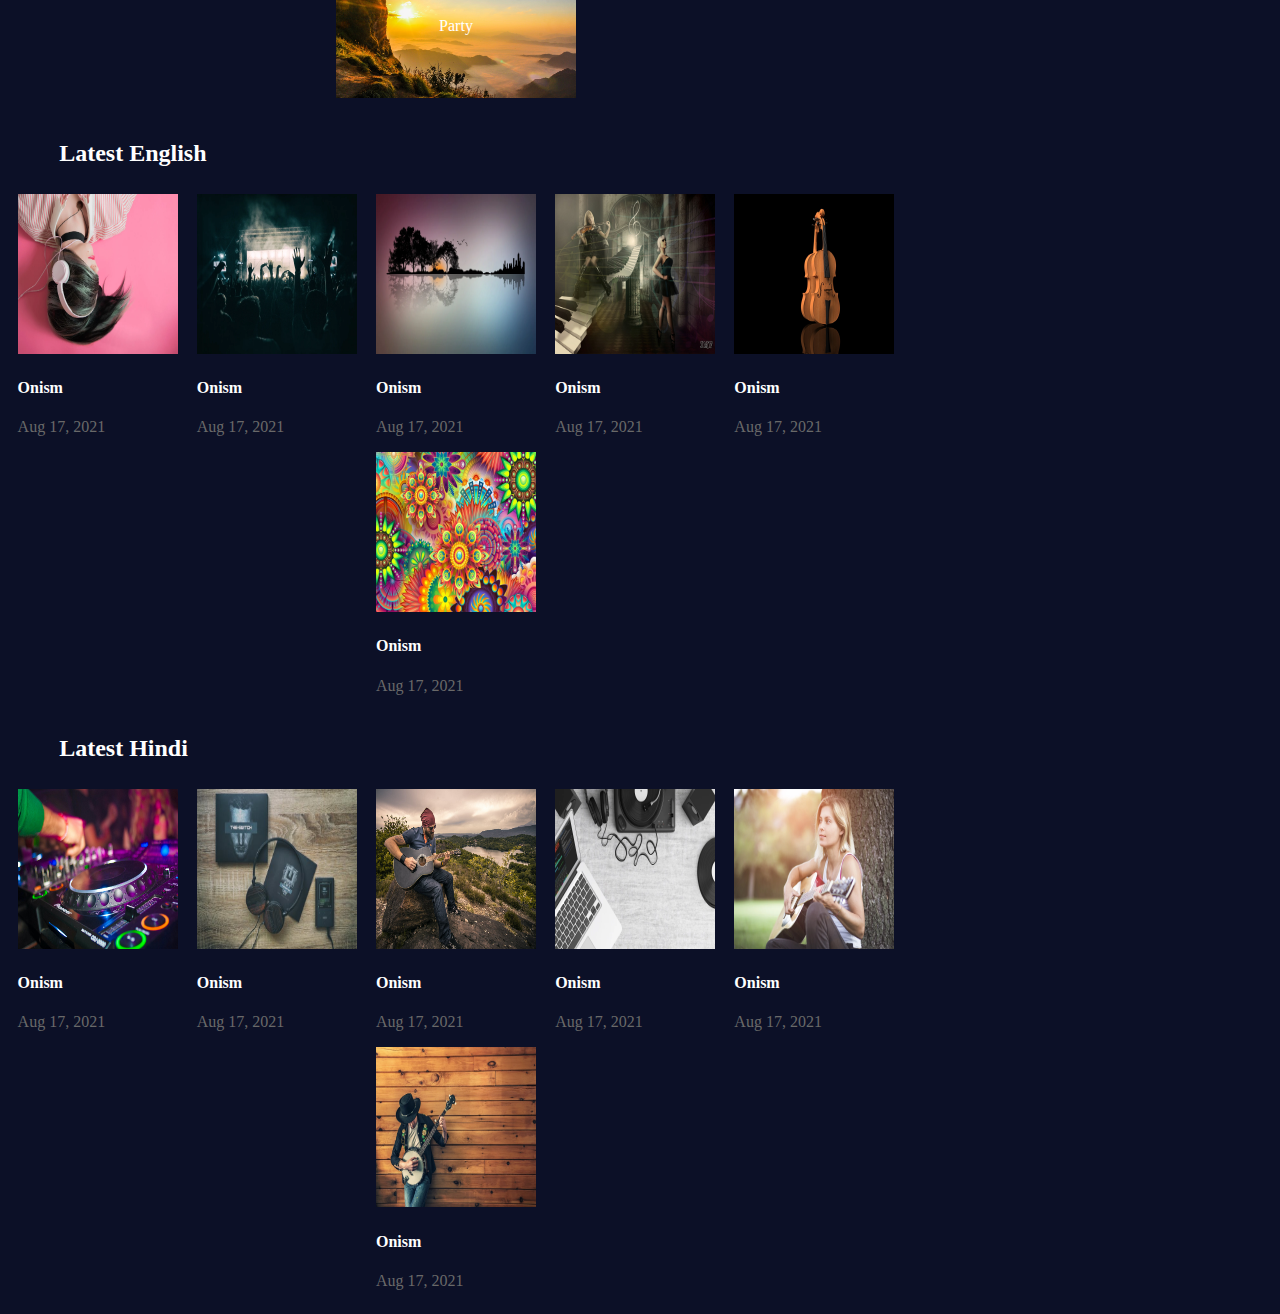
==== commit 5e895580: "Folder structure updated" ====
--- a/index.html
+++ b/index.html
@@ -7,7 +7,7 @@
 
 
 
-	<link rel="stylesheet" type="text/css" href="MusicPlayerWithoutBootstrap.css">
+	<link rel="stylesheet" type="text/css" href="css/MusicPlayerWithoutBootstrap.CSS">
 </head>
 <body>
 
--- a/css/MusicPlayerWithoutBootstrap.CSS
+++ b/css/MusicPlayerWithoutBootstrap.CSS
@@ -0,0 +1,710 @@
+
+
+
+body{
+	background-color: #0c1027;
+}
+#size{
+	height: 10vh;
+	width: 10vw;
+	
+	
+
+}
+
+
+
+#firstelement{
+	position: sticky;
+	display: flex;
+	height: auto;
+	background-color: #0c1027;;
+	width: 100vw;
+	flex-direction: row;
+	justify-content: space-between;
+	z-index: 2;
+	margin-top: 0px;
+
+
+
+}
+
+#fav{
+	margin-top: 2rem;
+	color: white;
+	font-size: 1.5rem;
+}
+
+
+/*form*/
+.form {
+    position: relative
+
+
+}
+
+.form .fa-search {
+    position: absolute;
+    top: 20px;
+    left: 20px;
+    color: white;
+}
+
+.form span {
+    position: absolute;
+    right: 17px;
+    top: 13px;
+    padding: 2px;
+    border-left: 1px solid #d1d5db
+}
+
+.left-pan {
+    padding-left: 7px
+}
+
+.left-pan i {
+    padding-left: 10px
+}
+
+.form-input {
+    height: 55px;
+    width: 25vw;
+    text-indent: 33px;
+    color: white;
+    border-radius: 10px
+}
+
+.form-input:focus {
+    box-shadow: none;
+    border: none
+}
+
+.form-control{
+	background-color: #0c1027 !important;
+}
+
+/*form*/
+
+.textcolor{
+	color: white !important;
+}
+
+#search{
+	
+	margin-top: 2vh;
+}
+
+
+#bell i{
+	color: white;
+	transition: 0.2s;
+	margin-top: 5vh;
+	margin-right:1vw;
+	font-size: 1.5rem;
+}
+
+#bell i:hover{
+	transform: scale(1.2);
+}
+
+#user img{
+	height: 50px;
+	width: 50px;
+	padding: 5px;
+	border-radius: 50%;
+	margin-right: 10vw;
+	margin-top: 3vh;
+	transition: 0.2s;
+}
+
+#user img:hover{
+	transform: scale(1.2);
+}
+
+
+
+
+/*hovering images*/
+
+
+#imagesize img{ 
+	transition: 0.2s;
+	margin-bottom: 2vh;
+	height: 25vh;
+	width: 18vw;
+
+	min-width: 200px;
+	
+
+}
+
+
+#imagesize img:hover{
+	transform: scale(1.1);
+
+}
+
+
+#secondelement{
+	margin-top: 3vh;
+	display: flex;
+	height: auto;
+	
+	width: 70vw;
+	flex-direction: row;
+	flex-wrap: wrap;
+	justify-content: space-around;
+
+
+}
+
+#thirdelement{
+	margin-top: 3vh;
+	display: flex;
+	height: auto;
+	
+	width: 70vw;
+	flex-direction: row;
+	flex-wrap: wrap;
+	justify-content: space-around;
+
+
+}
+
+
+#outer{
+	display:flex;
+	flex-direction: row;
+	justify-content: space-between;
+	width: 40%;
+	height: 50%;
+}
+
+.dropdown2 {
+  position: absolute;
+  
+  background-color:#0c1027 ;
+  box-shadow: 0px 0px 3px 3px #66D;
+  outline: none;
+  opacity: 0;
+  z-index: -1;
+  max-height: 0;
+  transition: opacity 0.1s, z-index 0.1s, max-height: 5s;
+}
+
+.dropdown-container:focus .dropdown2 {
+  opacity: 1;
+  z-index: 100;
+  max-height: 100vh;
+  transition: opacity 0.2s, z-index 0.2s, max-height: 0.2s;
+}
+
+#innerimage{
+
+}
+#InnerDes{
+	margin-left: 2vw;
+}
+
+
+#fourthelement{
+	margin-top: 3vh;
+	display: flex;
+	height: auto;
+	
+	width: 70vw;
+	flex-direction: row;
+	flex-wrap: wrap;
+	justify-content: space-around;
+
+
+}
+
+
+
+
+#artist1{
+	background-image: url("Images/Image5.png");
+	background-position: center;
+	background-size: cover;
+	background-repeat: no-repeat;
+	height: 10rem;
+	width: 10rem;
+	border-radius: 50%;
+	display: flex;
+	justify-content: center;
+	align-items: center;
+	transition: 0.2s;
+}
+#artist1 i{
+	visibility: hidden;
+	transition: 0.2s;
+	color: white;
+	font-size: 1.5rem;
+
+
+}
+
+#artist1:hover i{
+	visibility: visible;
+}
+
+
+#artist2{
+	background-image: url("Images/Image6.png");
+	background-position: center;
+	background-size: cover;
+	background-repeat: no-repeat;
+	height: 10rem;
+	width: 10rem;
+	border-radius: 50%;
+	display: flex;
+	justify-content: center;
+	align-items: center;
+	transition: 0.2s;
+}
+#artist2 i{
+	visibility: hidden;
+	transition: 0.2s;
+	color: white;
+	font-size: 1.5rem;
+
+
+}
+
+#artist2:hover i{
+	visibility: visible;
+}
+
+#artist3{
+	background-image: url("Images/Image7.png");
+	background-position: center;
+	background-size: cover;
+	background-repeat: no-repeat;
+	height: 10rem;
+	width: 10rem;
+	border-radius: 50%;
+	display: flex;
+	justify-content: center;
+	align-items: center;
+	transition: 0.2s;
+}
+#artist3 i{
+	visibility: hidden;
+	transition: 0.2s;
+	color: white;
+	font-size: 1.5rem;
+
+
+}
+
+#artist3:hover i{
+	visibility: visible;
+}
+
+#artist4{
+	background-image: url("Images/Image8.png");
+	background-position: center;
+	background-size: cover;
+	background-repeat: no-repeat;
+	height: 10rem;
+	width: 10rem;
+	border-radius: 50%;
+	display: flex;
+	justify-content: center;
+	align-items: center;
+	transition: 0.2s;
+}
+#artist4 i{
+	visibility: hidden;
+	transition: 0.2s;
+	color: white;
+	font-size: 1.5rem;
+
+
+}
+
+#artist4:hover i{
+	visibility: visible;
+}
+
+.heading{
+	margin-left: 4vw;
+	font-size: 1.5rem;
+}
+
+
+
+#fifthelement{
+	margin-top: 3vh;
+	display: flex;
+	height: auto;
+	background-color: #101642;
+	width: 70vw;
+	flex-direction: row;
+	flex-wrap: wrap;
+	justify-content: space-around;
+
+
+}
+
+#special{
+	height: auto;
+	width: 15vw;
+}
+
+
+
+
+#child1{
+	background-image: url("Images/Image10.jpeg");
+	height: 9rem;
+	width: 9rem;
+	background-size: cover;
+	border-radius: 50%;
+	min-width: 150px;
+
+	
+}
+
+#child1 h4{
+	text-align: center;
+	font-size: 1.3rem;
+	padding-top: 57px;
+	padding-left: 1px;
+
+}
+
+
+#child2{
+	background-image: url("Images/Image11.jpeg");
+	height: 9rem;
+	width: 9rem;
+	background-size: cover;
+	border-radius: 50%;
+
+	
+}
+
+#child2 h4{
+	text-align: center;
+	font-size: 1.3rem;
+	padding-top: 57px;
+	padding-left: 1px;
+
+}
+
+#child3{
+	background-image: url("Images/Image12.jpeg");
+	height: 9rem;
+	width: 9rem;
+	background-size: cover;
+	border-radius: 50%;
+
+	
+}
+
+#child3 h4{
+	text-align: center;
+	font-size: 1.3rem;
+	padding-top: 57px;
+	padding-left: 1px;
+
+}
+
+#child4{
+	background-image: url("Images/Image13.jpeg");
+	height: 9rem;
+	width: 9rem;
+	background-size: cover;
+	border-radius: 50%;
+
+	
+}
+
+#child4 h4{
+	text-align: center;
+	font-size: 1.3rem;
+	padding-top: 57px;
+	padding-left: 1px;
+
+}
+
+#child5{
+	background-image: url("Images/Image14.jpeg");
+	height: 9rem;
+	width: 9rem;
+	background-size: cover;
+	border-radius: 50%;
+
+	
+}
+
+#child5 h4{
+	text-align: center;
+	font-size: 1.3rem;
+	padding-top: 57px;
+	padding-left: 1px;
+
+}
+
+.container {
+	height: 144px;
+	width: 15rem;
+    position: relative;
+    text-align: center;
+    color: white;
+    overflow-x: hidden;
+    overflow-y: hidden;
+    margin-bottom: 2%;
+    
+}
+
+.container img{
+	transition: 0.2s;
+}
+
+.container img:hover{
+	transform: scale(1.3);
+
+}
+
+.centered {
+  position: absolute;
+  top: 50%;
+  left: 50%;
+  transform: translate(-50%, -50%);
+}
+
+
+.dimension{
+	height: 10rem;
+	width: 10rem;
+	min-width: 100px;
+	min-height: 100px;
+
+}
+
+#biggestContainer{
+
+	display: flex;
+
+	position: relative;
+
+	flex-wrap: nowrap;
+	
+	
+}
+
+
+#bigger{
+
+	width: 70vw;
+	display: inline-block;
+	
+	
+}
+
+#smallarlist{
+	width: 25vw;
+
+	height: 81vh;
+	
+
+	display: flex;
+	overflow-wrap: wrap;
+	flex-direction: column;
+	
+	vertical-align: top;
+	min-width: 300px;
+	position: fixed;
+	top: 15%;
+	overflow: scroll;
+	
+	
+
+	left: 73%;
+	
+}
+#Queue{
+	color: #686d85;
+	
+	font-size: 1.3rem;
+	text-align: left;
+	margin-bottom: 2vh;
+	
+	
+	background-color: #0c1027;
+	padding-bottom:1.5vh;
+	padding-left: 1.5rem;
+}
+
+#list{
+	height: 8vh;
+	display: flex;
+	direction: row;
+	background-color: #0c1027 ;
+	position: sticky;
+	top: 0;
+	justify-content: space-between;
+}
+
+/*Dropdown Menu*/
+
+.menu-nav {
+  background-color: #0c1027;
+  display: flex;
+ 
+ 
+
+}
+
+.menu-item {
+  color: #FCC;
+  padding: 3px;
+}
+
+.three-dots:after {
+  cursor: pointer;
+  color: #686d85;
+  content: '\2807';
+  font-size: 20px;
+  padding: 0 5px;
+}
+
+a {
+  text-decoration: none;
+  color: #686d85;
+}
+
+a div {
+  padding: 2px;
+}
+
+.dropdown {
+  position: absolute;
+  right: 10px;
+  background-color:#0c1027 ;
+  box-shadow: 0px 0px 3px 3px #66D;
+  outline: none;
+  opacity: 0;
+  z-index: -1;
+  max-height: 0;
+  transition: opacity 0.1s, z-index 0.1s, max-height: 5s;
+}
+
+.dropdown-container:focus {
+  outline: none;
+}
+
+.dropdown-container:focus .dropdown {
+  opacity: 1;
+  z-index: 100;
+  max-height: 100vh;
+  transition: opacity 0.2s, z-index 0.2s, max-height: 0.2s;
+}
+
+/*Dropdown menu end*/
+
+
+#place{
+	height: 600px;
+	width: 25vw;
+	overflow: scroll;
+}
+#back{
+	position: relative;
+}
+
+
+#player {
+  position: -webkit-sticky;
+  position: fixed;
+  overflow: hidden;
+  height: 0;
+  width: 0;
+
+
+  
+  justify-content: center;
+  padding: 50px;
+  font-size: 20px;
+  transition: all 0.5s ease-in-out;
+}
+
+
+#player:target{
+	height: 45px;
+	width: 30%;
+	background-image: url("Music.png");
+	background-size: cover;
+	top: 75vh;
+    left: 24vw;
+
+}
+
+
+#item{
+	display: flex;
+	height: 10vh;
+	width: 100%;
+	background-color: #141b41;
+	margin-bottom:10px;
+
+	
+}
+a{
+	text-decoration: none;
+}
+
+#dimen{
+	height: 100%;
+	width: 5rem;
+	margin-left: 20px;
+
+}
+
+#songname{
+	color: #e6acac;
+	margin-top: 3vh;
+	width: 60%;
+	text-align: left;
+	margin-left: 5px;
+}
+
+#heart{
+	color: #e6acac;
+	margin-top: 3vh;
+	margin-right: 2vw;
+	font-size: 1rem;
+}
+
+#heart i{
+	transition: 0.2s;
+}
+
+#heart i:hover{
+	transform: scale(1.4);
+}
+
+#plus{
+	color: #e6acac;
+	margin-top: 3vh;
+	font-size: 1rem;
+	margin-left: 3vw;
+}
+
+#plus i{
+	transition: 0.2s;
+}
+
+#plus i:hover{
+	transform: scale(1.4);
+}
+
+
+
+
+
+
+
